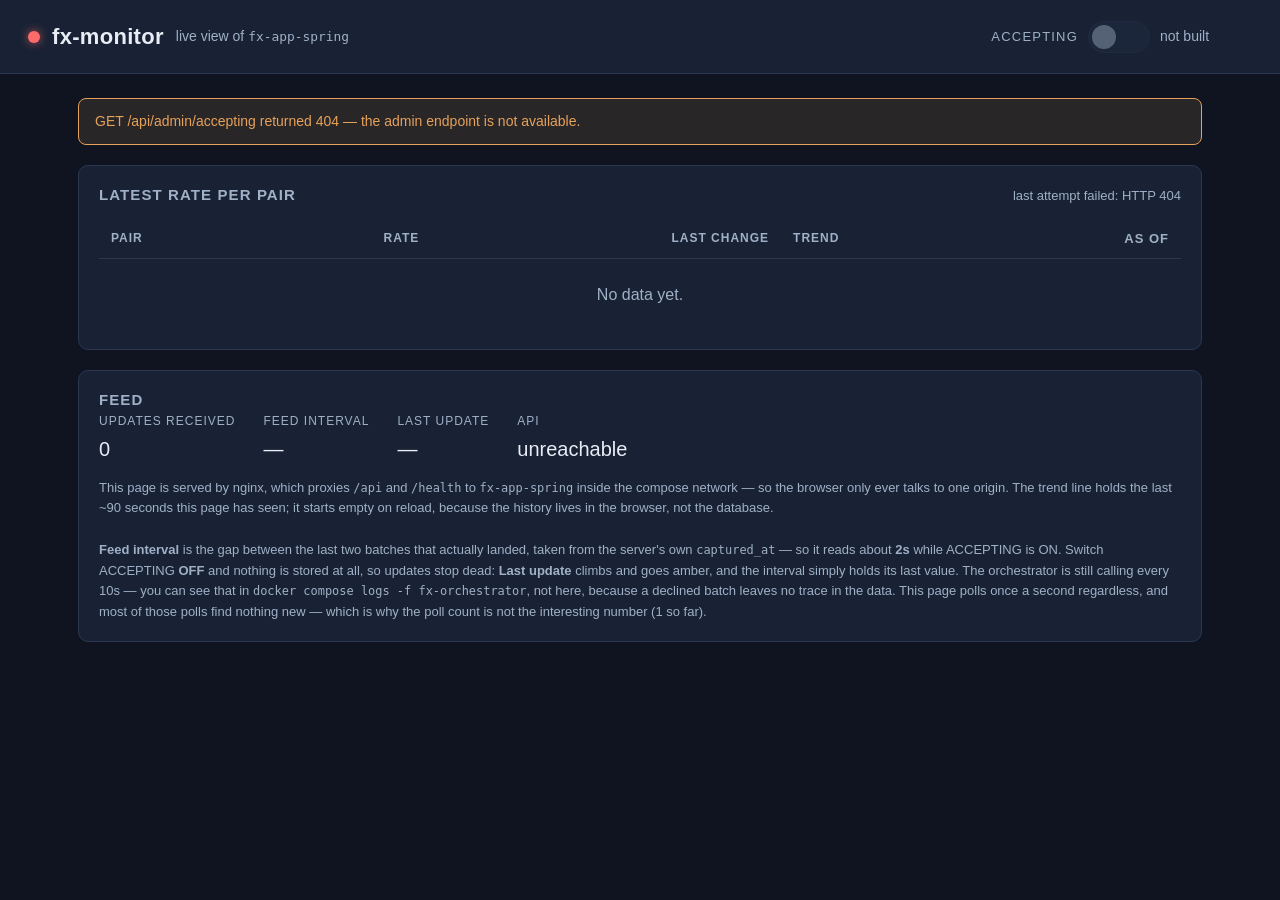
==== given/fx-monitor/index.html @ 6ebe8c61 "initial" ====
<!DOCTYPE html>
<html lang="en">
<head>
  <meta charset="UTF-8">
  <meta name="viewport" content="width=device-width, initial-scale=1.0">
  <title>fx-monitor — live rates</title>
  <link rel="stylesheet" href="styles.css">
</head>
<body>
  <header>
    <div class="brand">
      <span class="dot" id="health-dot"></span>
      <h1>fx-monitor</h1>
      <span class="sub">live view of <code>fx-app-spring</code></span>
    </div>

    <div class="controls">
      <div class="toggle-wrap">
        <span class="toggle-label">ACCEPTING</span>
        <button id="toggle" class="toggle" disabled aria-pressed="false">
          <span class="knob"></span>
        </button>
        <span id="toggle-state" class="toggle-state">…</span>
      </div>
    </div>
  </header>

  <main>
    <div id="banner" class="banner hidden"></div>

    <section class="panel">
      <div class="panel-head">
        <h2>Latest rate per pair</h2>
        <span id="updated" class="updated">waiting for first poll…</span>
      </div>

      <table id="rates">
        <thead>
          <tr>
            <th>Pair</th>
            <th class="num">Rate</th>
            <th class="num">Last change</th>
            <th class="spark">Trend</th>
            <th class="when">As of</th>
          </tr>
        </thead>
        <tbody id="rates-body">
          <tr class="empty"><td colspan="5">No data yet.</td></tr>
        </tbody>
      </table>
    </section>

    <section class="panel meta">
      <h2>Feed</h2>
      <dl>
        <div><dt>Updates received</dt><dd id="update-count">0</dd></div>
        <div><dt>Feed interval</dt><dd id="interval">—</dd></div>
        <div><dt>Last update</dt><dd id="since">—</dd></div>
        <div><dt>API</dt><dd id="api-state">checking…</dd></div>
      </dl>
      <p class="hint">
        This page is served by nginx, which proxies <code>/api</code> and <code>/health</code>
        to <code>fx-app-spring</code> inside the compose network — so the browser only ever
        talks to one origin. The trend line holds the last ~90 seconds this page has seen;
        it starts empty on reload, because the history lives in the browser, not the database.
        <br><br>
        <strong>Feed interval</strong> is the gap between the last two batches that actually
        landed, taken from the server's own <code>captured_at</code> — so it reads about
        <strong>2s</strong> while ACCEPTING is ON. Switch ACCEPTING <strong>OFF</strong> and
        nothing is stored at all, so updates stop dead: <strong>Last update</strong> climbs and
        goes amber, and the interval simply holds its last value. The orchestrator is still
        calling every 10s — you can see that in <code>docker compose logs -f fx-orchestrator</code>,
        not here, because a declined batch leaves no trace in the data.
        This page polls once a second regardless, and most of those polls find nothing new —
        which is why the poll count is not the interesting number
        (<span id="poll-count">0</span> so far).
      </p>
    </section>
  </main>

  <script src="app.js"></script>
</body>
</html>
---- given/fx-monitor/styles.css ----
/* fx-monitor — high-contrast dark UI. No build step, no dependencies. */
:root {
  --bg: #0f1420;
  --panel: #182234;
  --panel-2: #1f2c42;
  --ink: #e8edf5;
  --muted: #9fb0c7;
  --mint: #4bd6a0;
  --blue: #5aa2ff;
  --amber: #e6a15a;
  --red: #ff6b6b;
  --border: #2a3852;
}

* { box-sizing: border-box; }

body {
  margin: 0;
  background: var(--bg);
  color: var(--ink);
  font: 16px/1.5 -apple-system, BlinkMacSystemFont, "Segoe UI", Roboto, sans-serif;
}

header {
  display: flex;
  flex-wrap: wrap;
  gap: 16px;
  align-items: center;
  justify-content: space-between;
  padding: 20px 28px;
  border-bottom: 1px solid var(--border);
  background: var(--panel);
}

.brand { display: flex; align-items: center; gap: 12px; flex-wrap: wrap; }
.brand h1 { margin: 0; font-size: 22px; letter-spacing: .3px; }
.brand .sub { color: var(--muted); font-size: 14px; }
code { font-family: ui-monospace, SFMono-Regular, Menlo, monospace; font-size: .92em; }

.dot {
  width: 12px; height: 12px; border-radius: 50%;
  background: var(--muted); flex: none;
  transition: background .3s;
}
.dot.up   { background: var(--mint); box-shadow: 0 0 10px rgba(75,214,160,.7); }
.dot.down { background: var(--red);  box-shadow: 0 0 10px rgba(255,107,107,.7); }

/* --- toggle ------------------------------------------------------------- */
.controls { display: flex; align-items: center; gap: 20px; }
.toggle-wrap { display: flex; align-items: center; gap: 10px; }
.toggle-label { font-size: 13px; letter-spacing: 1.2px; color: var(--muted); }

.toggle {
  width: 62px; height: 32px; border-radius: 999px;
  border: 1px solid var(--border); background: var(--panel-2);
  position: relative; cursor: pointer; padding: 0;
  transition: background .2s, border-color .2s;
}
.toggle .knob {
  position: absolute; top: 3px; left: 3px;
  width: 24px; height: 24px; border-radius: 50%;
  background: var(--muted); transition: transform .2s, background .2s;
}
.toggle[aria-pressed="true"] { background: rgba(75,214,160,.22); border-color: var(--mint); }
.toggle[aria-pressed="true"] .knob { transform: translateX(30px); background: var(--mint); }
.toggle:disabled { opacity: .45; cursor: not-allowed; }

.toggle-state { font-weight: 600; min-width: 92px; font-size: 14px; }
.toggle-state.on  { color: var(--mint); }
.toggle-state.off { color: var(--amber); }
.toggle-state.na  { color: var(--muted); font-weight: 400; }

/* --- layout ------------------------------------------------------------- */
main { padding: 24px 28px 48px; max-width: 1180px; margin: 0 auto; }

.banner {
  border: 1px solid var(--amber);
  background: rgba(230,161,90,.12);
  color: var(--amber);
  padding: 12px 16px; border-radius: 8px; margin-bottom: 20px; font-size: 14px;
}
.banner.hidden { display: none; }

.panel {
  background: var(--panel);
  border: 1px solid var(--border);
  border-radius: 10px;
  padding: 18px 20px;
  margin-bottom: 20px;
}
.panel-head {
  display: flex; align-items: baseline; justify-content: space-between;
  gap: 12px; flex-wrap: wrap; margin-bottom: 12px;
}
.panel h2 { margin: 0; font-size: 15px; text-transform: uppercase; letter-spacing: 1.1px; color: var(--muted); }
.updated { color: var(--muted); font-size: 13px; font-variant-numeric: tabular-nums; }

/* --- table -------------------------------------------------------------- */
table { width: 100%; border-collapse: collapse; }
th, td { text-align: left; padding: 10px 12px; border-bottom: 1px solid var(--border); }
th {
  font-size: 12px; text-transform: uppercase; letter-spacing: 1px;
  color: var(--muted); font-weight: 600;
}
tbody tr:last-child td { border-bottom: none; }
td.num, th.num { text-align: right; font-variant-numeric: tabular-nums; }
td.when, th.when { text-align: right; color: var(--muted); font-size: 13px; }
td.pair { font-weight: 600; letter-spacing: .4px; }
td.rate { font-size: 19px; font-family: ui-monospace, SFMono-Regular, Menlo, monospace; }
tr.empty td { color: var(--muted); text-align: center; padding: 24px; }

/* Value-change flash.
   ONLY the NUMBER's colour animates — it lights up green or red and settles back to normal.
   No background, no weight change, no movement: the cell box is completely untouched, so
   nothing reflows and the table never flickers. */
td.rate.flash-up   { animation: flash-up   1.4s ease-out; }
td.rate.flash-down { animation: flash-down 1.4s ease-out; }
@keyframes flash-up {
  0%   { color: var(--mint); }
  35%  { color: var(--mint); }
  100% { color: var(--ink); }
}
@keyframes flash-down {
  0%   { color: var(--red); }
  35%  { color: var(--red); }
  100% { color: var(--ink); }
}
@media (prefers-reduced-motion: reduce) {
  td.rate.flash-up, td.rate.flash-down { animation-duration: .01s; }
}

/* The last change stays on screen until the next one replaces it — it is a status,
   not a flash, so it is coloured but never animated. */
td.delta { font-size: 13px; font-variant-numeric: tabular-nums; color: var(--muted); }
td.delta.up   { color: var(--mint); }
td.delta.down { color: var(--red); }

/* --- sparkline ----------------------------------------------------------- */
td.spark { width: 200px; padding: 4px 12px; }
td.spark svg {
  display: block;
  width: 190px;
  height: 38px;
  overflow: visible;
}
.spark-line {
  fill: none;
  stroke: var(--blue);
  stroke-width: 1.6;
  stroke-linejoin: round;
  stroke-linecap: round;
  vector-effect: non-scaling-stroke;
}
.spark-area { fill: rgba(90,162,255,.14); stroke: none; }

/* --- meta panel --------------------------------------------------------- */
.meta dl { display: flex; flex-wrap: wrap; gap: 28px; margin: 0 0 14px; }
.meta dt { color: var(--muted); font-size: 12px; text-transform: uppercase; letter-spacing: 1px; }
.meta dd { margin: 4px 0 0; font-size: 20px; font-variant-numeric: tabular-nums; }
/* Nothing has landed for a while — with ACCEPTING off, this is the tell. */
.meta dd.stale { color: var(--amber); }
.hint { color: var(--muted); font-size: 13px; margin: 0; line-height: 1.6; }

@media (max-width: 820px) {
  header { flex-direction: column; align-items: flex-start; }
  td.rate { font-size: 16px; }
  /* Narrow screens: drop the trend column rather than squash everything else. */
  td.spark, th.spark { display: none; }
}
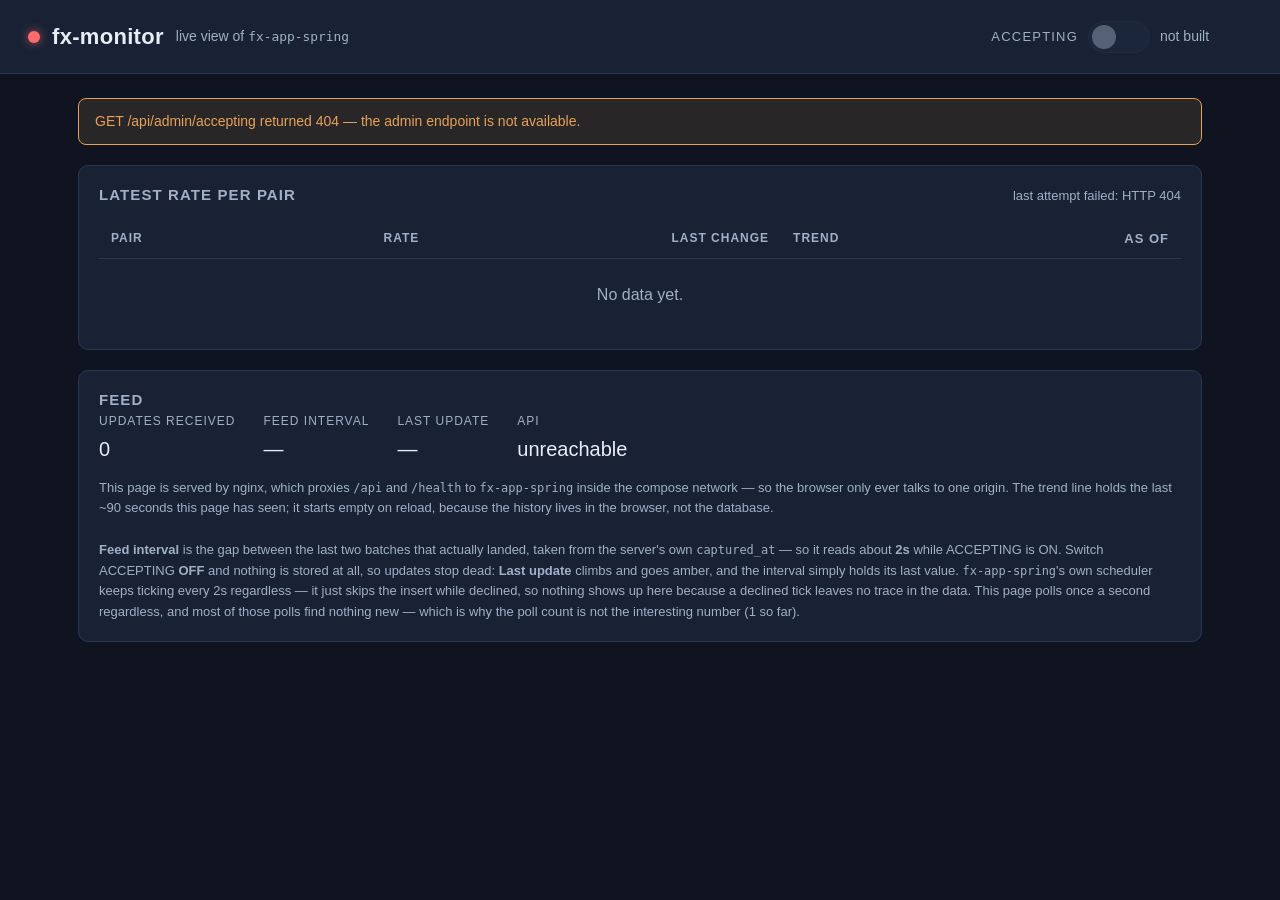
==== commit f7df40d2: "Merge pull request #1 from gjavolce/smaller-scope-compose-ci-ghcr Smaller scope compose ci ghcr" ====
--- a/given/fx-monitor/index.html
+++ b/given/fx-monitor/index.html
@@ -68,9 +68,9 @@
         landed, taken from the server's own <code>captured_at</code> — so it reads about
         <strong>2s</strong> while ACCEPTING is ON. Switch ACCEPTING <strong>OFF</strong> and
         nothing is stored at all, so updates stop dead: <strong>Last update</strong> climbs and
-        goes amber, and the interval simply holds its last value. The orchestrator is still
-        calling every 10s — you can see that in <code>docker compose logs -f fx-orchestrator</code>,
-        not here, because a declined batch leaves no trace in the data.
+        goes amber, and the interval simply holds its last value. <code>fx-app-spring</code>'s
+        own scheduler keeps ticking every 2s regardless — it just skips the insert while
+        declined, so nothing shows up here because a declined tick leaves no trace in the data.
         This page polls once a second regardless, and most of those polls find nothing new —
         which is why the poll count is not the interesting number
         (<span id="poll-count">0</span> so far).
